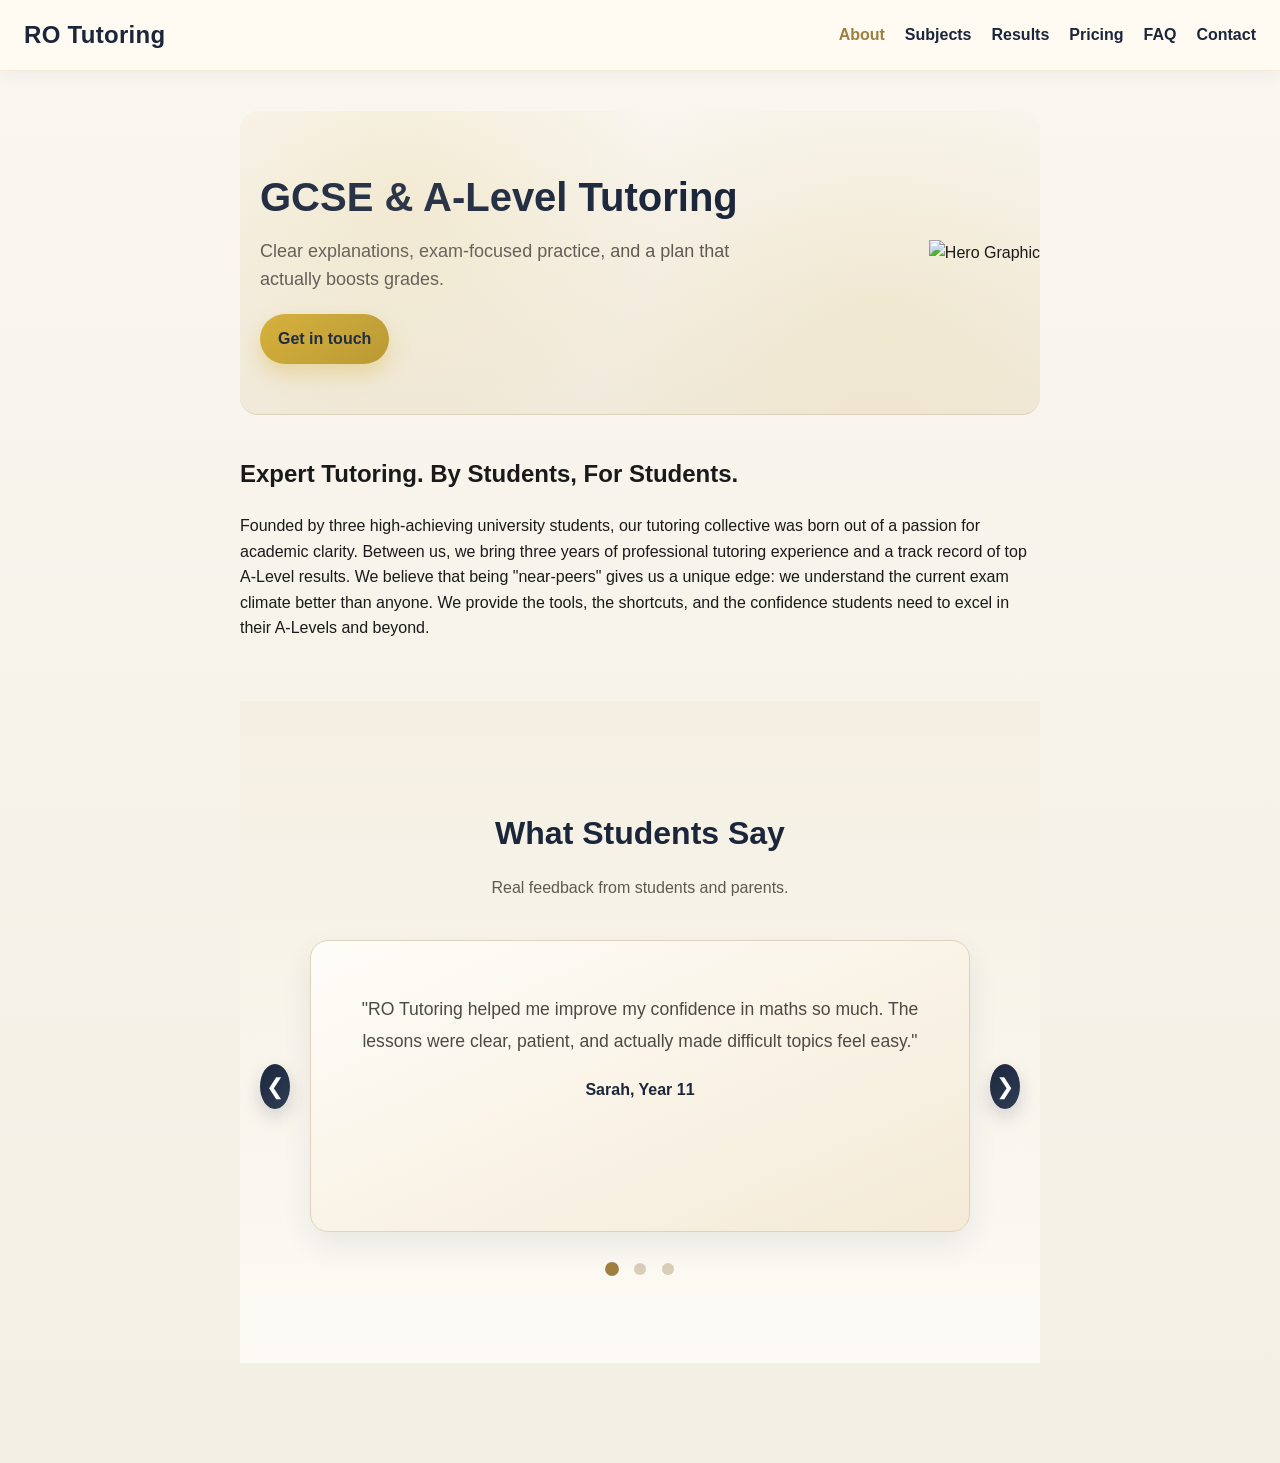
==== about.html @ e5bdeacc "Add files via upload" ====
<!doctype html>
<html lang="en">
<head>
  <meta charset="UTF-8" />
  <meta name="viewport" content="width=device-width, initial-scale=1.0" />
  <title>RO Tutoring</title>
  <link rel="stylesheet" href="styles.css" />
</head>

<body>

<div id="navbar"></div>

<main>

  <section id="top" class="hero">
    <div class="hero-left">
      <h1>GCSE & A-Level Tutoring</h1>
      <p>Clear explanations, exam-focused practice, and a plan that actually boosts grades.</p>
      <a class="button" href="#contact">Get in touch</a>
    </div>

    <div class="hero-right">
      <img src="images/erasebg-transformed.webp" alt="Hero Graphic" class="hero-image">
    </div>
  </section>


  <section id="about-me" class="reveal">
    <h2>Expert Tutoring. By Students, For Students.</h2>
    <p>Founded by three high-achieving university students, our tutoring collective was born out of a passion for academic clarity. Between us, we bring three years of professional tutoring experience and a track record of top A-Level results.

We believe that being "near-peers" gives us a unique edge: we understand the current exam climate better than anyone. We provide the tools, the shortcuts, and the confidence students need to excel in their A-Levels and beyond.</p>
  </section>
  <section id = "testimonials" class="testimonials">
    <div class="testimonials-container">
      <h2>What Students Say</h2>
      <p class="testimonials-subtitle">Real feedback from students and parents.</p>

      <div class="testimonial-slider">
        <button class="testimonial-btn prev-btn">&#10094;</button>

        <div class="testimonial-card active">
          <p class="testimonial-text">
            "RO Tutoring helped me improve my confidence in maths so much. The lessons were clear, patient, and actually made difficult topics feel easy."
          </p>
          <h3>Sarah, Year 11</h3>
        </div>

        <div class="testimonial-card">
          <p class="testimonial-text">
            "My son’s grades improved within a few months, but more importantly, he actually started enjoying the subject again."
          </p>
          <h3>Parent of GCSE Student</h3>
        </div>

        <div class="testimonial-card">
          <p class="testimonial-text">
            "The teaching style was really supportive and easy to follow. I felt much more prepared going into my exams."
          </p>
          <h3>Daniel, A-Level Student</h3>
        </div>

        <button class="testimonial-btn next-btn">&#10095;</button>
      </div>

      <div class="testimonial-dots">
        <span class="dot active-dot"></span>
        <span class="dot"></span>
        <span class="dot"></span>
      </div>
    </div>
  </section>
</main>
<script src="scripts.js"></script>
<script src="navbar.js"></script>
</body>
</html>
---- styles.css ----
:root {
  --primary: #1b263b;         /* deep Aegean navy */
  --secondary: #2f3e56;       /* stone-blue */
  --accent: #c6a55b;          /* antique gold */
  --accent-dark: #9f7f3f;     /* darker gold */
  --accent-soft: #e8dcc0;     /* soft parchment gold */
  --bg: #f7f3eb;              /* marble background */
  --bg-soft: #efe7d6;         /* warm stone */
  --white: #ffffff;
  --text: #1a1a1a;
  --muted: #5e5a52;           /* muted stone */
  --border: #ddd2bc;          /* marble line */
  --shadow: 0 12px 30px rgba(27, 38, 59, 0.08);
  --shadow-hover: 0 20px 40px rgba(27, 38, 59, 0.14);
  --radius: 14px;
  --transition: all 0.32s ease;
}

html {
  scroll-behavior: smooth;
}

body {
  font-family: Arial, Helvetica, sans-serif;
  margin: 0;
  line-height: 1.6;
  background: linear-gradient(to bottom, #faf7f1, #f4efe4);
  color: var(--text);
}

main {
  max-width: 800px;
  margin: 0 auto;
  padding: 40px 20px;
}

section {
  margin-bottom: 60px;
}

/* Buttons */
.button {
  display: inline-block;
  padding: 12px 18px;

  border-radius: 999px;

  background: linear-gradient(
    135deg,
    #d4af37,
    #b8962e
  );

  color: #1b263b;
  font-weight: 700;
  text-decoration: none;

  box-shadow: 0 10px 20px rgba(212,175,55,0.35);

  transition: all 0.3s ease;
}

.button:hover {
  transform: translateY(-3px);
  box-shadow: 0 14px 28px rgba(212,175,55,0.45);
}

/* Hero / Top */
#top {
  padding: 30px 0 50px;
  border-bottom: 1px solid var(--border);
  margin-bottom: 40px;
}

#top h1 {
  font-size: 40px;
  margin-bottom: 10px;
  color: var(--primary);
}

#top p {
  font-size: 18px;
  margin-bottom: 20px;
  color: var(--muted);
}

.hero {
  display: flex;
  justify-content: space-between;
  align-items: center;
  gap: 40px;

  padding: 110px 40px 90px;
  margin-bottom: 60px;

  background:
  radial-gradient(circle at 20% 30%, rgba(212,175,55,0.15), transparent 40%),
  radial-gradient(circle at 80% 70%, rgba(212,175,55,0.10), transparent 45%),
  linear-gradient(to bottom, #f9f6ef, #f1eadb);

  border-radius: 18px;

  position: relative;
  overflow: hidden;
}
.hero h1 {
  font-size: 48px;
  line-height: 1.1;
  margin-bottom: 16px;
  color: white;
}
.hero::before {
  content: "";

  position: absolute;
  inset: 0;

  background:
  radial-gradient(
    circle at 20% 30%,
    rgba(255,255,255,0.08),
    transparent 40%
  );

  pointer-events: none;
}
.hero p {
  font-size: 19px;
  margin-bottom: 24px;
  color: #e5e7eb;
  max-width: 500px;
}

.hero-left {
  flex: 1;
  padding-left:20px
}

.hero-right {
  position: relative;
}

.hero-right::before {
  content: "";
  position:sticky;

  width: 340px;
  height: 340px;

  background: radial-gradient(
    circle,
    rgba(212,175,55,0.25),
    transparent 70%
  );

  filter: blur(20px);

  z-index: 0;
}

.hero-graphic {
  width: 260px;
  height: 200px;
  border: 1px solid var(--border);
  border-radius: 18px;
  background: linear-gradient(145deg, #fcfaf4, #f0e6d2);
  display: flex;
  align-items: center;
  justify-content: center;
  font-size: 48px;
  color: var(--accent-dark);
  box-shadow: var(--shadow);
}

.hero h1 {
  font-size: 48px;
  line-height: 1.1;
  margin-bottom: 14px;
  color: #1b263b;
}

.hero p {
  font-size: 18px;
  max-width: 500px;
  color: #5e5a52;
}
.hero-image {
  width: 300px;
  height: 300px;

  object-fit: contain;

  position: relative;
  z-index: 1;

  cursor: pointer;

  transition: transform 0.25s ease;
}

.hero-image:hover {
  transform: scale(1.06) rotate(-2deg);
}
.fly {
  animation: fly 1.2s ease-in-out;
}

@keyframes fly {
  0% {
    transform: translateX(0) translateY(0);
  }
  30% {
    transform: translateX(20px) translateY(-15px) rotate(4deg);
  }
  60% {
    transform: translateX(-15px) translateY(-10px) rotate(-4deg);
  }
  100% {
    transform: translateX(0) translateY(0);
  }
}

/* Cards */
.subject-cards {
  display: flex;
  gap: 20px;
  margin-top: 20px;
}

.card {
  border: 1px solid var(--border);
  background: linear-gradient(to bottom right, #fffdf8, #f5ecdb);
  padding: 20px;
  border-radius: var(--radius);
  flex: 1;
  box-shadow: var(--shadow);
  transition: var(--transition);
}

.card:hover {
  transform: translateY(-6px);
  box-shadow: var(--shadow-hover);
  border-color: rgba(198, 165, 91, 0.5);
}

.card h3 {
  margin-top: 0;
  font-size: 20px;
  color: var(--primary);
}

/* Pricing */
.pricing-subtitle {
  color: var(--muted);
  margin-bottom: 30px;
}

.pricing-preview {
  display: flex;
  gap: 20px;
}

.pricing-option {
  border: 1px solid var(--border);
  background: linear-gradient(to bottom, #fffdf8, #f5ecdb);
  padding: 28px;
  border-radius: 18px;
  flex: 1;
  display: flex;
  flex-direction: column;
  align-items: center;
  text-align: center;
  box-shadow: var(--shadow);
  transition: var(--transition);
}

.pricing-option:hover {
  transform: translateY(-6px);
  box-shadow: var(--shadow-hover);
  border-color: rgba(198, 165, 91, 0.55);
}

.pricing-option:first-child {
  border: 2px solid var(--accent);
}

.pricing-desc {
  flex-grow: 1;
}

.pricing-btn {
  margin-top: 20px;
}

.pricing-footer {
  margin-top: 40px;
  text-align: center;
}

.view-pricing-btn {
  background: linear-gradient(135deg, var(--primary), var(--secondary));
  color: var(--white);
  box-shadow: 0 10px 20px rgba(27, 38, 59, 0.2);
}

.view-pricing-btn:hover {
  transform: translateY(-2px);
  box-shadow: 0 14px 26px rgba(27, 38, 59, 0.3);
}

.price {
  font-size: 32px;
  font-weight: 700;
  margin: 12px 0;
  color: var(--primary);
}

/* Scroll reveal */
.reveal {
  opacity: 0;
  transform: translateY(25px);
  transition: opacity 0.8s ease, transform 0.8s ease;
}

.reveal.active {
  opacity: 1;
  transform: translateY(0);
}

/* Navbar */
.nav {
  display: flex;
  justify-content: space-between;
  align-items: center;
  padding: 16px 24px;
  border-bottom: 1px solid rgba(198, 165, 91, 0.18);
  background: rgba(255, 251, 243, 0.92);
  backdrop-filter: blur(10px);
  box-shadow: 0 4px 16px rgba(27, 38, 59, 0.05);
  position: sticky;
  top: 0;
  z-index: 1000;
}

.brand {
  font-weight: 700;
  font-size: 24px;
  color: var(--primary);
  text-decoration: none;
  position: relative;
  letter-spacing: 0.3px;
}

.brand::after {
  content: "";
  position: absolute;
  left: 0;
  bottom: -4px;
  width: 0;
  height: 2px;
  background: linear-gradient(to right, var(--accent), var(--accent-dark));
  transition: width 0.28s ease;
}

.brand:hover::after {
  width: 100%;
}

.links {
  display: flex;
  gap: 20px;
}

.links a {
  text-decoration: none;
  color: var(--primary);
  font-weight: 600;
  position: relative;
  transition: color 0.25s ease;
}

.links a.active {
  color: var(--accent-dark);
  font-weight: 700;
}

.links a::after {
  content: "";
  position: absolute;
  left: 0;
  bottom: -3px;
  width: 0;
  height: 2px;
  background: linear-gradient(to right, var(--accent), var(--accent-dark));
  transition: width 0.25s ease;
}

.links a:hover {
  color: var(--accent-dark);
}

.links a:hover::after {
  width: 100%;
}

.menu-toggle {
  display: none;
  background: none;
  border: none;
  font-size: 28px;
  cursor: pointer;
  color: var(--primary);
}

/* FAQ */
#faq {
  margin-top: 40px;
}

.faq-item {
  border: 1px solid var(--border);
  border-radius: 14px;
  margin-top: 16px;
  overflow: hidden;
  background: linear-gradient(to bottom, #fffdf9, #f7efe0);
  box-shadow: 0 6px 18px rgba(27, 38, 59, 0.05);
}

.faq-question {
  width: 100%;
  background: transparent;
  border: none;
  padding: 18px 20px;
  text-align: left;
  font-size: 18px;
  font-weight: 600;
  cursor: pointer;
  color: var(--primary);
  display: flex;
  justify-content: space-between;
  align-items: center;
}

.faq-question::after {
  content: "+";
  font-size: 24px;
  font-weight: 400;
  color: var(--accent-dark);
}

.faq-question.active::after {
  content: "−";
}

.faq-question:hover,
.faq-question.active {
  background: rgba(198, 165, 91, 0.08);
}

.faq-answer {
  max-height: 0;
  overflow: hidden;
  padding: 0 20px;
  transition: max-height 0.2s ease, padding 0.2s ease;
}

.faq-answer.open {
  max-height: 200px;
  padding: 0 20px 18px;
}

.faq-answer p {
  margin: 0;
  color: var(--muted);
}

/* Contact */
.contact-form {
  display: flex;
  flex-direction: column;
  gap: 14px;
  margin-top: 20px;
}

.contact-form label {
  font-weight: 600;
  color: var(--primary);
}

.contact-form input,
.contact-form textarea {
  width: 100%;
  padding: 14px;
  border: 1px solid var(--border);
  border-radius: 12px;
  font-size: 16px;
  font-family: inherit;
  box-sizing: border-box;
  background: rgba(255, 255, 255, 0.9);
  transition: border-color 0.25s ease, box-shadow 0.25s ease;
}

.contact-form input:focus,
.contact-form textarea:focus {
  outline: none;
  border-color: var(--accent);
  box-shadow: 0 0 0 4px rgba(198, 165, 91, 0.14);
}

.contact-form textarea {
  resize: vertical;
}

/* Testimonials */
.testimonials {
  background: linear-gradient(to bottom, #f5efe2, #fcfaf5);
  padding: 80px 20px;
  text-align: center;
}

.testimonials-container {
  max-width: 900px;
  margin: 0 auto;
}

.testimonials h2 {
  font-size: 2rem;
  margin-bottom: 10px;
  color: var(--primary);
}

.testimonials-subtitle {
  font-size: 1rem;
  color: var(--muted);
  margin-bottom: 40px;
}

.testimonial-slider {
  display: flex;
  align-items: center;
  justify-content: center;
  gap: 20px;
  position: relative;
}

.testimonial-card {
  display: none;
  background: linear-gradient(to bottom right, #fffdf9, #f4ead6);
  padding: 35px 30px;
  border-radius: 18px;
  box-shadow: var(--shadow);
  border: 1px solid var(--border);
  max-width: 650px;
  min-height: 220px;
}

.testimonial-card.active {
  display: block;
}

.testimonial-text {
  font-size: 1.1rem;
  line-height: 1.8;
  color: #4c4a44;
  margin-bottom: 20px;
}

.testimonial-card h3 {
  font-size: 1rem;
  color: var(--primary);
  margin: 0;
}

.testimonial-btn {
  background: linear-gradient(135deg, var(--primary), var(--secondary));
  color: white;
  border: none;
  width: 45px;
  height: 45px;
  border-radius: 50%;
  font-size: 1.4rem;
  cursor: pointer;
  transition: var(--transition);
  box-shadow: 0 8px 18px rgba(27, 38, 59, 0.18);
}

.testimonial-btn:hover {
  transform: scale(1.06);
  box-shadow: 0 12px 22px rgba(27, 38, 59, 0.24);
}

.testimonial-dots {
  margin-top: 25px;
}

.dot {
  display: inline-block;
  width: 12px;
  height: 12px;
  margin: 0 6px;
  background: #d8cdb6;
  border-radius: 50%;
  cursor: pointer;
  transition: background 0.3s ease, transform 0.3s ease;
}

.dot.active-dot {
  background: var(--accent-dark);
  transform: scale(1.15);
}

/* Results page */
.results-hero {
  padding: 110px 20px 70px;
  background: linear-gradient(to bottom, #f5efe2, #fffdf9);
}

.results-hero-content {
  max-width: 850px;
  margin: 0 auto;
  text-align: center;
}

.results-label {
  display: inline-block;
  margin-bottom: 14px;
  padding: 8px 14px;
  background: rgba(198, 165, 91, 0.14);
  color: var(--accent-dark);
  border: 1px solid rgba(198, 165, 91, 0.22);
  border-radius: 999px;
  font-size: 14px;
  font-weight: 700;
  letter-spacing: 0.3px;
}

.results-hero h1 {
  font-size: 46px;
  line-height: 1.15;
  color: var(--primary);
  margin-bottom: 18px;
}

.results-hero p {
  font-size: 18px;
  line-height: 1.7;
  color: var(--muted);
  max-width: 760px;
  margin: 0 auto;
}

.results-section {
  padding: 30px 20px 90px;
  background: transparent;
}

.results-container {
  max-width: 1150px;
  margin: 0 auto;
}

.results-heading {
  text-align: center;
  margin-bottom: 50px;
}

.results-heading h2 {
  font-size: 34px;
  color: var(--primary);
  margin-bottom: 12px;
}

.results-heading p {
  max-width: 700px;
  margin: 0 auto;
  font-size: 17px;
  color: var(--muted);
  line-height: 1.7;
}

.results-grid {
  display: grid;
  grid-template-columns: repeat(3, 1fr);
  gap: 24px;
}

.result-card {
  background: linear-gradient(to bottom right, #fffdf9, #f3e8d2);
  border: 1px solid var(--border);
  border-radius: 20px;
  padding: 28px;
  box-shadow: var(--shadow);
  transition: var(--transition);
}

.result-card:hover {
  transform: translateY(-6px);
  box-shadow: var(--shadow-hover);
  border-color: rgba(198, 165, 91, 0.45);
}

.grade-badge {
  display: inline-block;
  margin-bottom: 18px;
  padding: 7px 12px;
  background: rgba(198, 165, 91, 0.12);
  color: var(--accent-dark);
  border-radius: 999px;
  font-size: 13px;
  font-weight: 700;
}

.result-card h3 {
  font-size: 22px;
  color: var(--primary);
  margin-bottom: 14px;
  line-height: 1.3;
}

.result-card p {
  font-size: 15.5px;
  color: var(--muted);
  line-height: 1.7;
  margin-bottom: 18px;
}

.result-highlight {
  display: inline-block;
  font-size: 14px;
  font-weight: 700;
  color: var(--accent-dark);
}

.results-note {
  margin-top: 55px;
  padding: 32px;
  border-radius: 22px;
  background: linear-gradient(to bottom right, #fcfaf5, #efe4cc);
  border: 1px solid var(--border);
  text-align: center;
  box-shadow: var(--shadow);
}

.results-note h3 {
  font-size: 24px;
  color: var(--primary);
  margin-bottom: 12px;
}

.results-note p {
  max-width: 800px;
  margin: 0 auto;
  color: var(--muted);
  line-height: 1.7;
  font-size: 16px;
}

/* Responsive */
@media (max-width: 992px) {
  .results-grid {
    grid-template-columns: repeat(2, 1fr);
  }

  .results-hero h1 {
    font-size: 38px;
  }
}

@media (max-width: 768px) {
  .nav {
    flex-wrap: wrap;
    padding: 14px 16px;
    gap: 12px;
  }

  .menu-toggle {
    display: block;
  }

  .links {
    display: none;
    width: 100%;
    flex-direction: column;
    gap: 12px;
    margin-top: 8px;
    padding-top: 6px;
  }

  .links.show {
    display: flex;
  }

  .hero {
    flex-direction: column;
    text-align: center;
  }

  .hero-left {
    max-width: 100%;
  }

  .hero-right {
    margin-top: 20px;
  }

  .hero h1 {
    font-size: 32px;
  }

  .hero-image {
    width: 220px;
    height: 220px;
  }

  .subject-cards {
    flex-direction: column;
  }

  .pricing-preview {
    flex-direction: column;
  }

  .testimonial-slider {
    gap: 10px;
  }

  .testimonial-card {
    padding: 25px 20px;
    min-height: auto;
  }

  .testimonial-text {
    font-size: 1rem;
  }

  .testimonial-btn {
    width: 40px;
    height: 40px;
    font-size: 1.2rem;
  }

  main {
    padding: 28px 16px;
  }
}

@media (max-width: 640px) {
  .results-hero {
    padding: 90px 18px 55px;
  }

  .results-hero h1 {
    font-size: 30px;
  }

  .results-hero p {
    font-size: 16px;
  }

  .results-heading h2 {
    font-size: 28px;
  }

  .results-grid {
    grid-template-columns: 1fr;
  }

  .result-card {
    padding: 22px;
  }

  .results-note {
    padding: 24px 18px;
  }
}

.section-heading {
  text-align: center;
  max-width: 760px;
  margin: 0 auto 40px;
}

.section-label {
  display: inline-block;
  margin-bottom: 12px;
  padding: 7px 14px;
  border-radius: 999px;
  background: rgba(198, 165, 91, 0.14);
  color: var(--accent-dark);
  font-size: 13px;
  font-weight: 700;
  letter-spacing: 0.4px;
  text-transform: uppercase;
}

.section-heading h2 {
  font-size: 34px;
  margin-bottom: 14px;
  color: var(--primary);
}

.section-heading p {
  font-size: 17px;
  line-height: 1.75;
  color: var(--muted);
}

.subjects-intro,
.subjects-showcase,
.teaching-approach,
.levels-section,
.subjects-cta {
  margin-bottom: 70px;
}

.subject-card {
  position: relative;
  text-align: left;
}

.subject-icon {
  width: 52px;
  height: 52px;
  border-radius: 50%;
  display: flex;
  align-items: center;
  justify-content: center;
  margin-bottom: 18px;
  font-size: 22px;
  font-weight: 700;
  background: linear-gradient(to bottom right, #f3e6bf, #dcc07a);
  color: var(--primary);
  box-shadow: 0 8px 18px rgba(198, 165, 91, 0.22);
}

.subject-tag {
  font-size: 13px;
  font-weight: 700;
  color: var(--accent-dark);
  letter-spacing: 0.3px;
  margin-bottom: 14px;
  text-transform: uppercase;
}

.subject-points {
  margin: 16px 0 0;
  padding-left: 18px;
  color: var(--muted);
}

.subject-points li {
  margin-bottom: 8px;
}

.approach-grid,
.levels-grid {
  display: grid;
  grid-template-columns: repeat(2, 1fr);
  gap: 22px;
}

.approach-card,
.level-card {
  text-align: left;
}

.mythology-card {
  background:
    linear-gradient(to bottom right, #fffdf8, #f4ead6);
  border: 1px solid var(--border);
}

.subjects-cta .results-note {
  max-width: 850px;
  margin: 0 auto;
}

@media (max-width: 768px) {
  .approach-grid,
  .levels-grid,
  .subject-cards {
    grid-template-columns: 1fr;
    display: grid;
  }

  .section-heading h2 {
    font-size: 28px;
  }

  .section-heading p {
    font-size: 16px;
  }
}
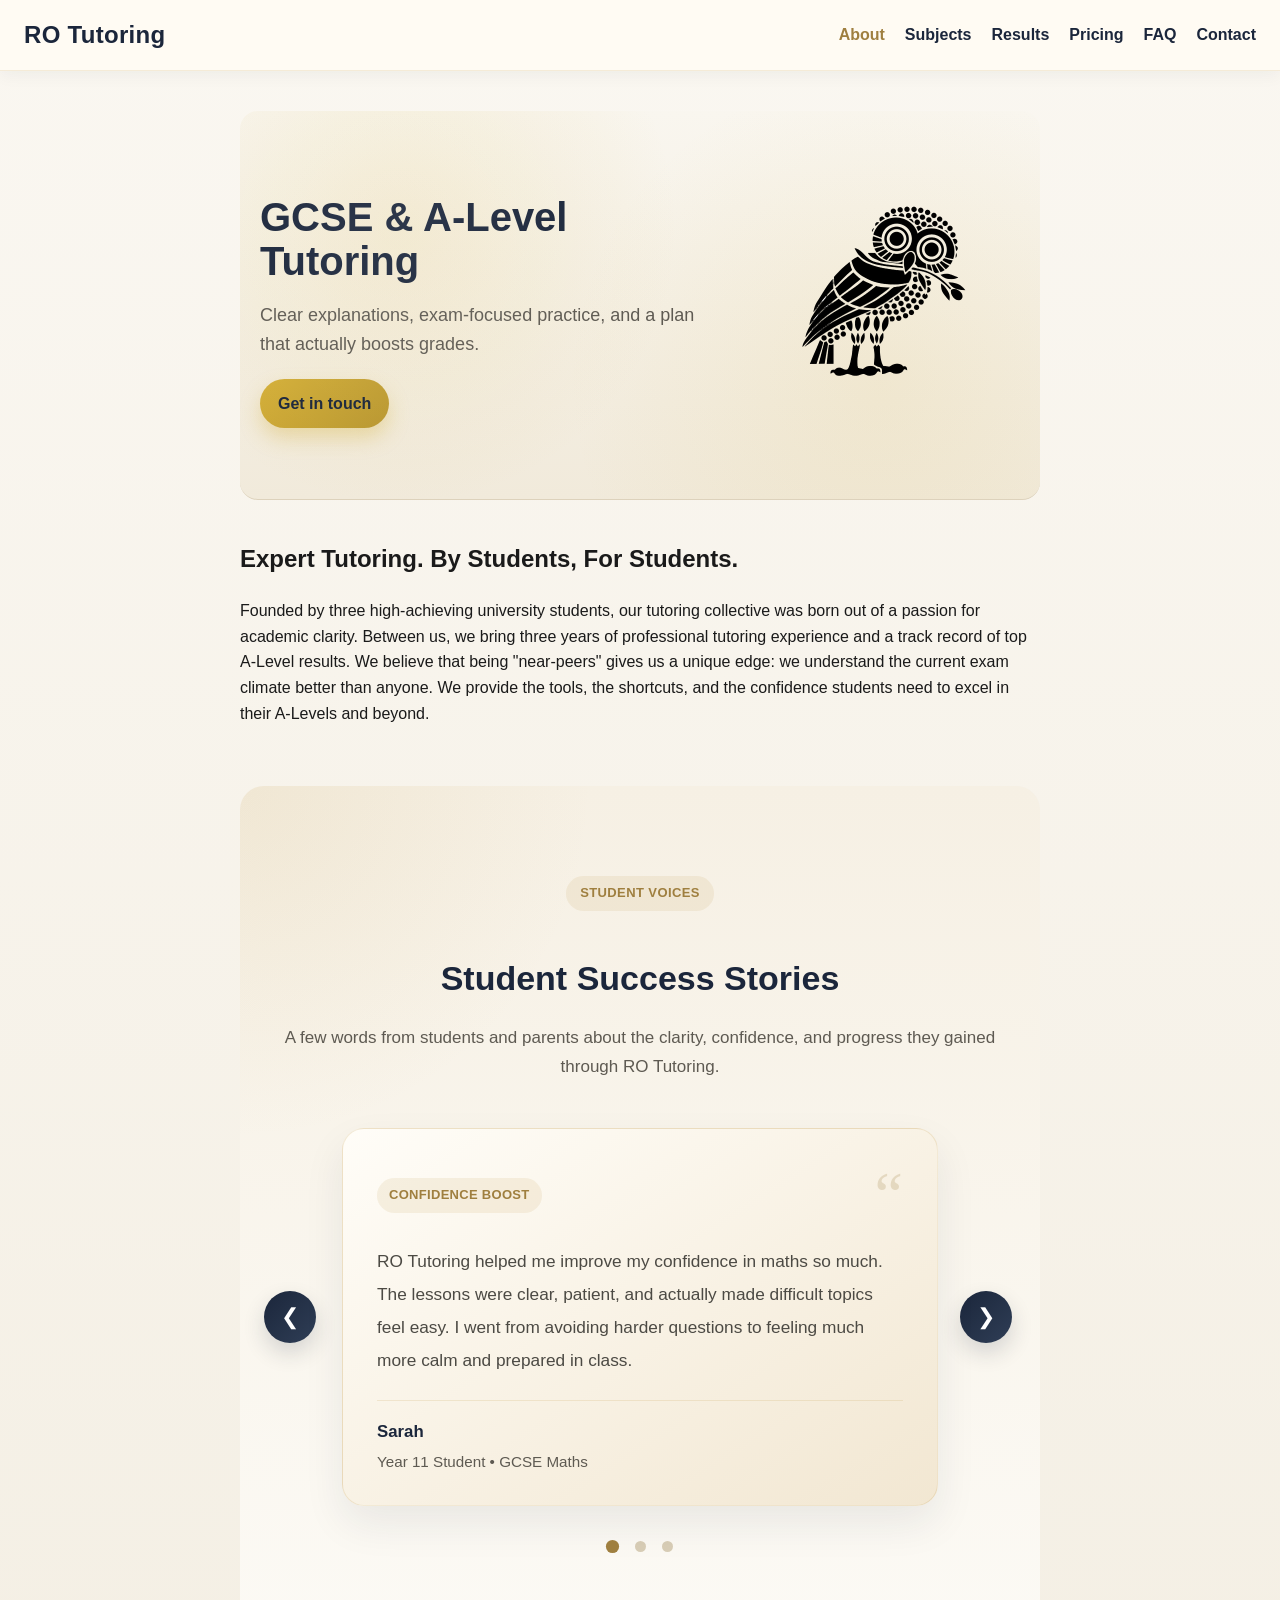
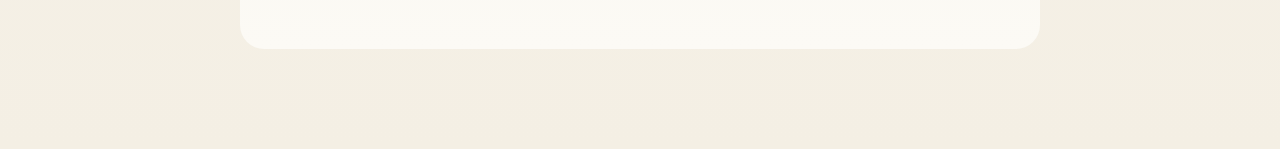
==== commit 56304233: "Revise testimonials section for better clarity Updated testimonials section with improved headings a" ====
--- a/about.html
+++ b/about.html
@@ -32,42 +32,68 @@
 
 We believe that being "near-peers" gives us a unique edge: we understand the current exam climate better than anyone. We provide the tools, the shortcuts, and the confidence students need to excel in their A-Levels and beyond.</p>
   </section>
-  <section id = "testimonials" class="testimonials">
+  <section id="testimonials" class="testimonials reveal">
     <div class="testimonials-container">
-      <h2>What Students Say</h2>
-      <p class="testimonials-subtitle">Real feedback from students and parents.</p>
+      <div class="section-heading">
+        <span class="section-label">Student Voices</span>
+        <h2>Student Success Stories</h2>
+        <p class="testimonials-subtitle">
+          A few words from students and parents about the clarity, confidence, and progress they gained through RO Tutoring.
+        </p>
+      </div>
 
       <div class="testimonial-slider">
-        <button class="testimonial-btn prev-btn">&#10094;</button>
+        <button class="testimonial-btn prev-btn" aria-label="Previous testimonial">&#10094;</button>
 
-        <div class="testimonial-card active">
+        <article class="testimonial-card active">
+          <div class="testimonial-top">
+            <span class="testimonial-badge">Confidence boost</span>
+            <span class="testimonial-quote-mark">“</span>
+          </div>
           <p class="testimonial-text">
-            "RO Tutoring helped me improve my confidence in maths so much. The lessons were clear, patient, and actually made difficult topics feel easy."
+            RO Tutoring helped me improve my confidence in maths so much. The lessons were clear, patient, and actually made difficult topics feel easy. I went from avoiding harder questions to feeling much more calm and prepared in class.
           </p>
-          <h3>Sarah, Year 11</h3>
-        </div>
+          <div class="testimonial-meta">
+            <h3>Sarah</h3>
+            <p>Year 11 Student • GCSE Maths</p>
+          </div>
+        </article>
 
-        <div class="testimonial-card">
+        <article class="testimonial-card">
+          <div class="testimonial-top">
+            <span class="testimonial-badge">Stronger grades</span>
+            <span class="testimonial-quote-mark">“</span>
+          </div>
           <p class="testimonial-text">
-            "My son’s grades improved within a few months, but more importantly, he actually started enjoying the subject again."
+            My son’s grades improved within a few months, but more importantly, he actually started enjoying the subject again. The lessons gave him structure, accountability, and much more belief in his own ability.
           </p>
-          <h3>Parent of GCSE Student</h3>
-        </div>
+          <div class="testimonial-meta">
+            <h3>Parent Feedback</h3>
+            <p>Parent of GCSE Student</p>
+          </div>
+        </article>
 
-        <div class="testimonial-card">
+        <article class="testimonial-card">
+          <div class="testimonial-top">
+            <span class="testimonial-badge">Exam readiness</span>
+            <span class="testimonial-quote-mark">“</span>
+          </div>
           <p class="testimonial-text">
-            "The teaching style was really supportive and easy to follow. I felt much more prepared going into my exams."
+            The teaching style was really supportive and easy to follow. I felt much more prepared going into my exams, especially because we focused on how to answer questions properly rather than just memorising content.
           </p>
-          <h3>Daniel, A-Level Student</h3>
-        </div>
+          <div class="testimonial-meta">
+            <h3>Daniel</h3>
+            <p>A-Level Student</p>
+          </div>
+        </article>
 
-        <button class="testimonial-btn next-btn">&#10095;</button>
+        <button class="testimonial-btn next-btn" aria-label="Next testimonial">&#10095;</button>
       </div>
 
       <div class="testimonial-dots">
-        <span class="dot active-dot"></span>
-        <span class="dot"></span>
-        <span class="dot"></span>
+        <span class="dot active-dot" aria-label="Testimonial 1"></span>
+        <span class="dot" aria-label="Testimonial 2"></span>
+        <span class="dot" aria-label="Testimonial 3"></span>
       </div>
     </div>
   </section>
@@ -75,4 +101,4 @@
 <script src="scripts.js"></script>
 <script src="navbar.js"></script>
 </body>
-</html>+</html>
--- a/styles.css
+++ b/styles.css
@@ -314,6 +314,12 @@
   margin: 12px 0;
   color: var(--primary);
 }
+.price_page {
+  font-size: 24px;
+  font-weight:700;
+  margin: 12px 0;
+  color: var(--primary);
+}
 
 /* Scroll reveal */
 .reveal {
@@ -513,90 +519,136 @@
 
 /* Testimonials */
 .testimonials {
-  background: linear-gradient(to bottom, #f5efe2, #fcfaf5);
-  padding: 80px 20px;
+  position: relative;
+  background:
+    radial-gradient(circle at top left, rgba(198, 165, 91, 0.12), transparent 30%),
+    linear-gradient(to bottom, #f6f0e4, #fcfaf5);
+  padding: 90px 24px;
   text-align: center;
+  border-radius: 24px;
+  overflow: hidden;
 }
 
 .testimonials-container {
-  max-width: 900px;
+  max-width: 980px;
   margin: 0 auto;
 }
 
+.testimonials .section-heading {
+  margin-bottom: 46px;
+}
+
 .testimonials h2 {
-  font-size: 2rem;
+  font-size: 2.2rem;
   margin-bottom: 10px;
   color: var(--primary);
 }
 
 .testimonials-subtitle {
-  font-size: 1rem;
+  font-size: 1.05rem;
   color: var(--muted);
-  margin-bottom: 40px;
+  margin-bottom: 0;
 }
 
 .testimonial-slider {
-  display: flex;
+  display: grid;
+  grid-template-columns: 56px minmax(0, 1fr) 56px;
   align-items: center;
-  justify-content: center;
-  gap: 20px;
-  position: relative;
+  gap: 22px;
 }
 
 .testimonial-card {
   display: none;
-  background: linear-gradient(to bottom right, #fffdf9, #f4ead6);
-  padding: 35px 30px;
-  border-radius: 18px;
-  box-shadow: var(--shadow);
-  border: 1px solid var(--border);
-  max-width: 650px;
-  min-height: 220px;
+  text-align: left;
+  background: linear-gradient(to bottom right, #fffdf8, #f2e7d2);
+  padding: 34px 34px 30px;
+  border-radius: 22px;
+  border: 1px solid rgba(198, 165, 91, 0.22);
+  box-shadow: 0 18px 40px rgba(27, 38, 59, 0.08);
+  min-height: 280px;
+  position: relative;
 }
 
 .testimonial-card.active {
   display: block;
 }
 
+.testimonial-top {
+  display: flex;
+  justify-content: space-between;
+  align-items: center;
+  margin-bottom: 18px;
+}
+
+.testimonial-badge {
+  display: inline-block;
+  padding: 7px 12px;
+  border-radius: 999px;
+  background: rgba(198, 165, 91, 0.14);
+  color: var(--accent-dark);
+  font-size: 13px;
+  font-weight: 700;
+  letter-spacing: 0.3px;
+  text-transform: uppercase;
+}
+
+.testimonial-quote-mark {
+  font-size: 64px;
+  line-height: 1;
+  color: rgba(159, 127, 63, 0.22);
+  font-family: Georgia, serif;
+}
+
 .testimonial-text {
-  font-size: 1.1rem;
-  line-height: 1.8;
+  font-size: 1.08rem;
+  line-height: 1.9;
   color: #4c4a44;
-  margin-bottom: 20px;
-}
-
-.testimonial-card h3 {
-  font-size: 1rem;
-  color: var(--primary);
+  margin: 0 0 24px;
+}
+
+.testimonial-meta {
+  border-top: 1px solid rgba(198, 165, 91, 0.2);
+  padding-top: 18px;
+}
+
+.testimonial-meta h3 {
+  margin: 0 0 4px;
+  font-size: 1.05rem;
+  color: var(--primary);
+}
+
+.testimonial-meta p {
   margin: 0;
+  color: var(--muted);
+  font-size: 0.95rem;
 }
 
 .testimonial-btn {
   background: linear-gradient(135deg, var(--primary), var(--secondary));
   color: white;
   border: none;
-  width: 45px;
-  height: 45px;
+  width: 52px;
+  height: 52px;
   border-radius: 50%;
-  font-size: 1.4rem;
+  font-size: 1.35rem;
   cursor: pointer;
   transition: var(--transition);
-  box-shadow: 0 8px 18px rgba(27, 38, 59, 0.18);
+  box-shadow: 0 10px 22px rgba(27, 38, 59, 0.16);
 }
 
 .testimonial-btn:hover {
-  transform: scale(1.06);
-  box-shadow: 0 12px 22px rgba(27, 38, 59, 0.24);
+  transform: translateY(-2px) scale(1.05);
+  box-shadow: 0 14px 28px rgba(27, 38, 59, 0.24);
 }
 
 .testimonial-dots {
-  margin-top: 25px;
+  margin-top: 28px;
 }
 
 .dot {
   display: inline-block;
-  width: 12px;
-  height: 12px;
+  width: 11px;
+  height: 11px;
   margin: 0 6px;
   background: #d8cdb6;
   border-radius: 50%;
@@ -606,9 +658,40 @@
 
 .dot.active-dot {
   background: var(--accent-dark);
-  transform: scale(1.15);
-}
-
+  transform: scale(1.2);
+}
+
+@media (max-width: 768px) {
+  .testimonials {
+    padding: 70px 18px;
+    border-radius: 18px;
+  }
+
+  .testimonial-slider {
+    grid-template-columns: 44px minmax(0, 1fr) 44px;
+    gap: 12px;
+  }
+
+  .testimonial-card {
+    padding: 24px 20px 22px;
+    min-height: auto;
+  }
+
+  .testimonial-text {
+    font-size: 1rem;
+    line-height: 1.75;
+  }
+
+  .testimonial-btn {
+    width: 42px;
+    height: 42px;
+    font-size: 1.15rem;
+  }
+
+  .testimonial-quote-mark {
+    font-size: 48px;
+  }
+}
 /* Results page */
 .results-hero {
   padding: 110px 20px 70px;
@@ -990,4 +1073,4 @@
   .section-heading p {
     font-size: 16px;
   }
-}+}
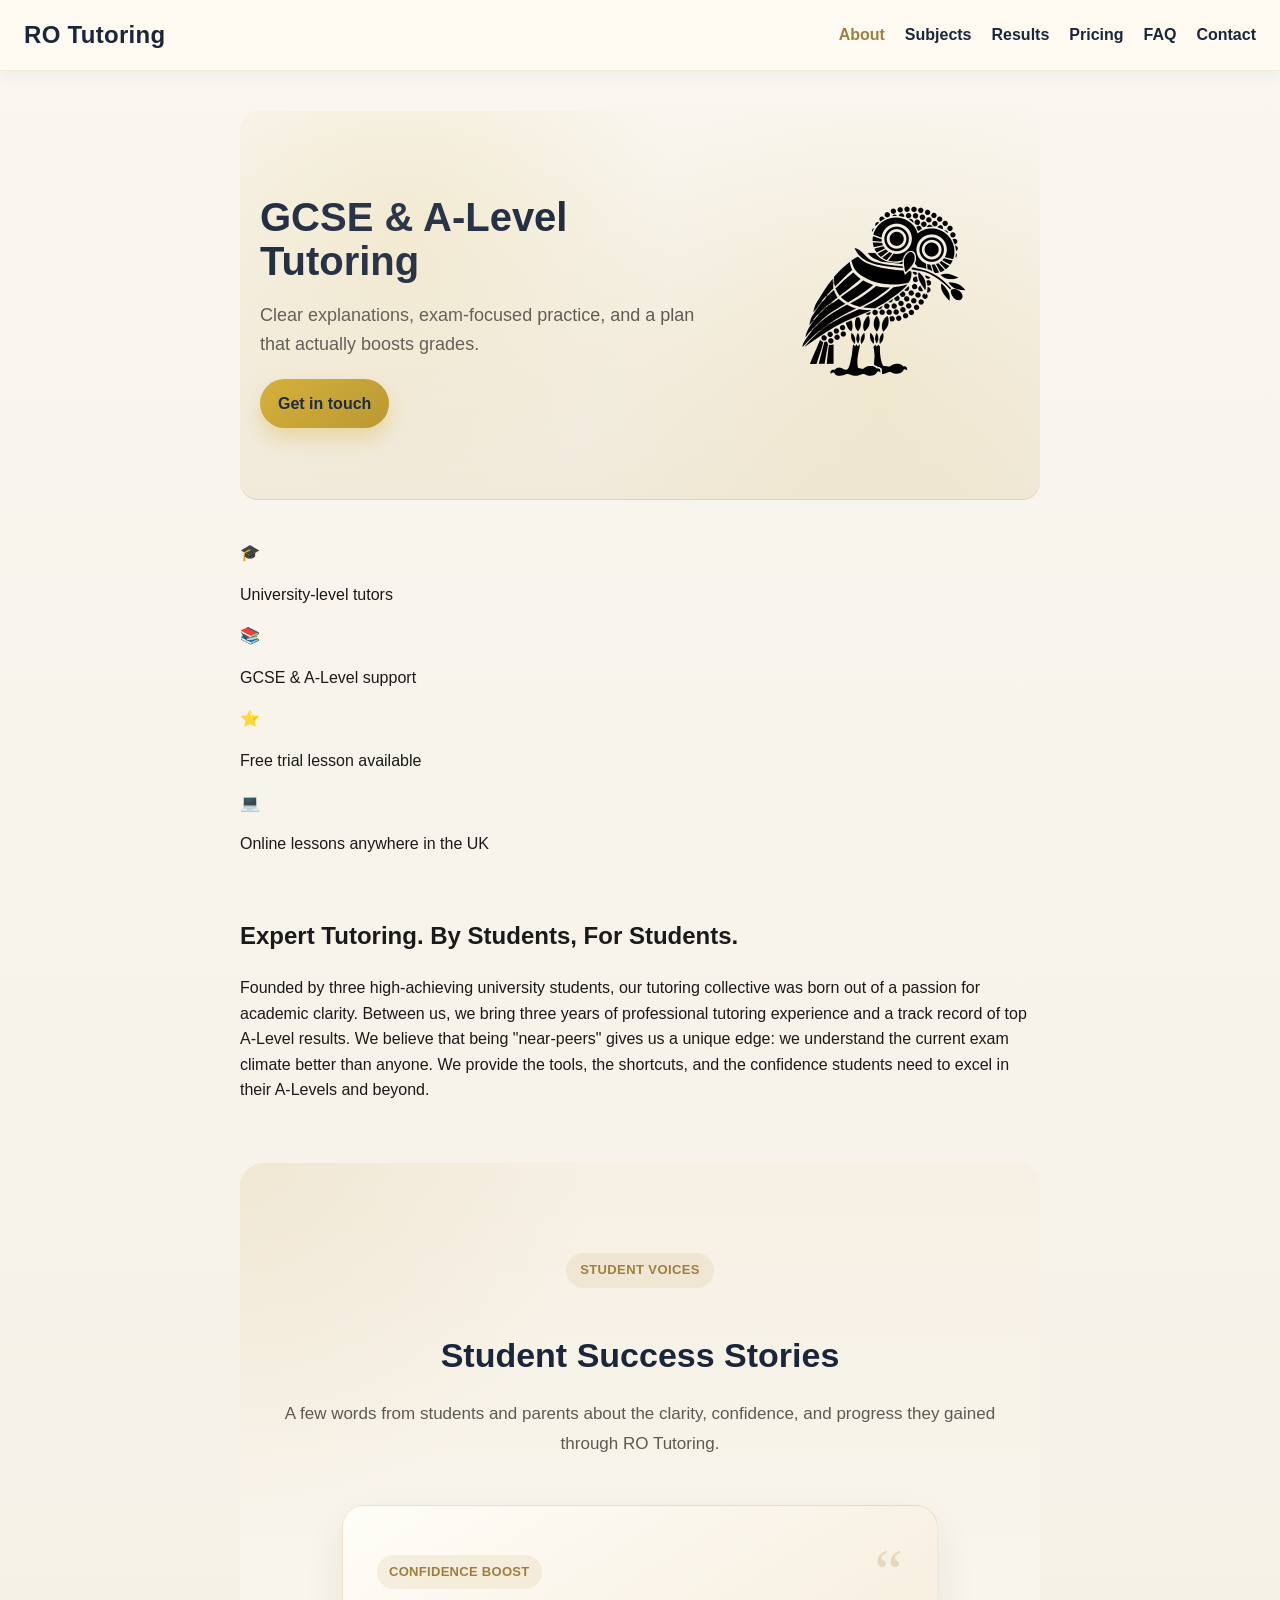
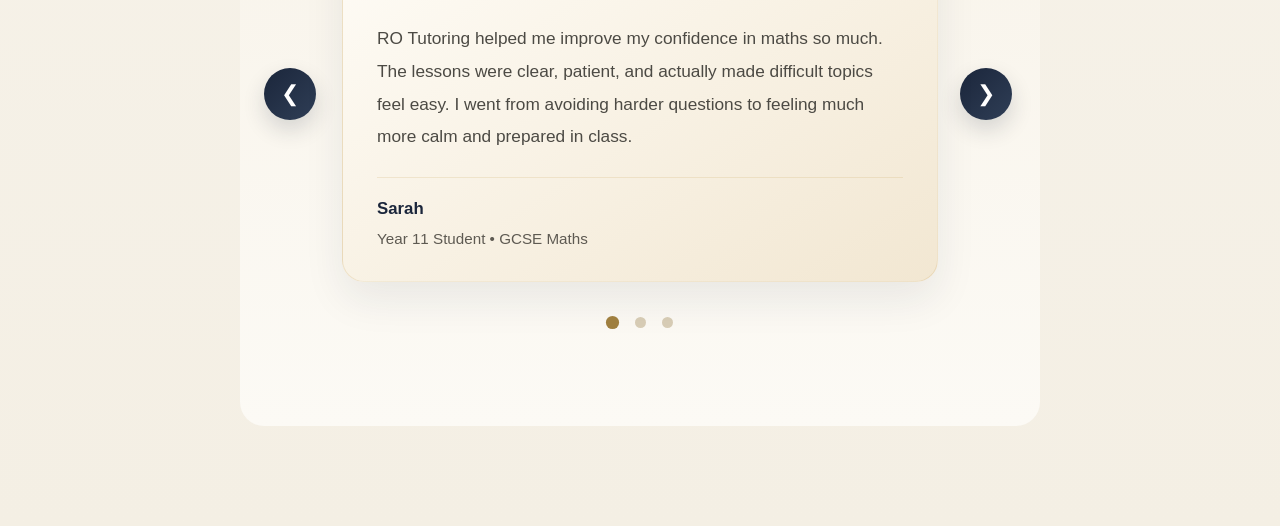
==== commit 9f3a83a6: "Add proof section with tutoring features Added a proof section with tutoring features and icons." ====
--- a/about.html
+++ b/about.html
@@ -22,6 +22,31 @@
 
     <div class="hero-right">
       <img src="images/erasebg-transformed.webp" alt="Hero Graphic" class="hero-image">
+    </div>
+  </section>
+  <section class="proof-strip">
+    <div class="proof-container">
+
+      <div class="proof-item">
+        <span class="proof-icon">🎓</span>
+        <p>University-level tutors</p>
+      </div>
+
+      <div class="proof-item">
+        <span class="proof-icon">📚</span>
+        <p>GCSE & A-Level support</p>
+      </div>
+
+      <div class="proof-item">
+        <span class="proof-icon">⭐</span>
+        <p>Free trial lesson available</p>
+      </div>
+
+      <div class="proof-item">
+        <span class="proof-icon">💻</span>
+        <p>Online lessons anywhere in the UK</p>
+      </div>
+
     </div>
   </section>
 
